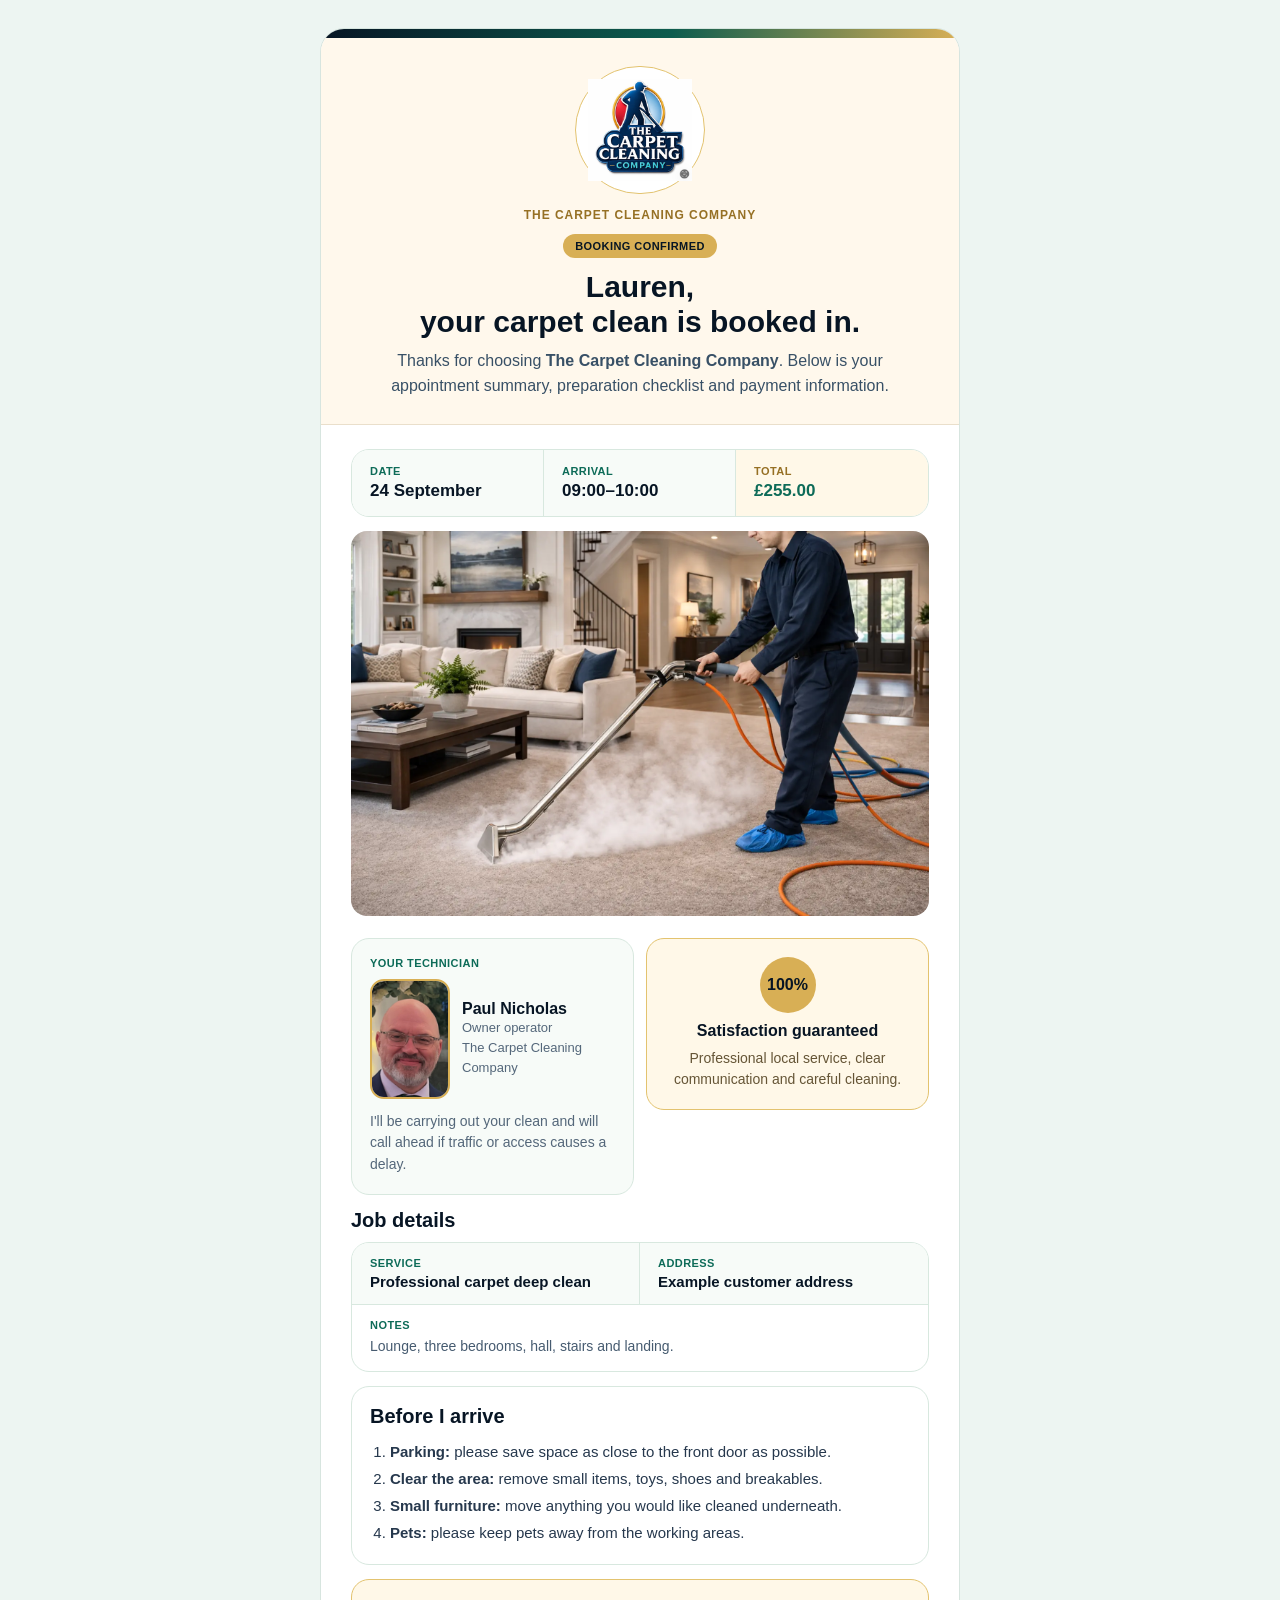
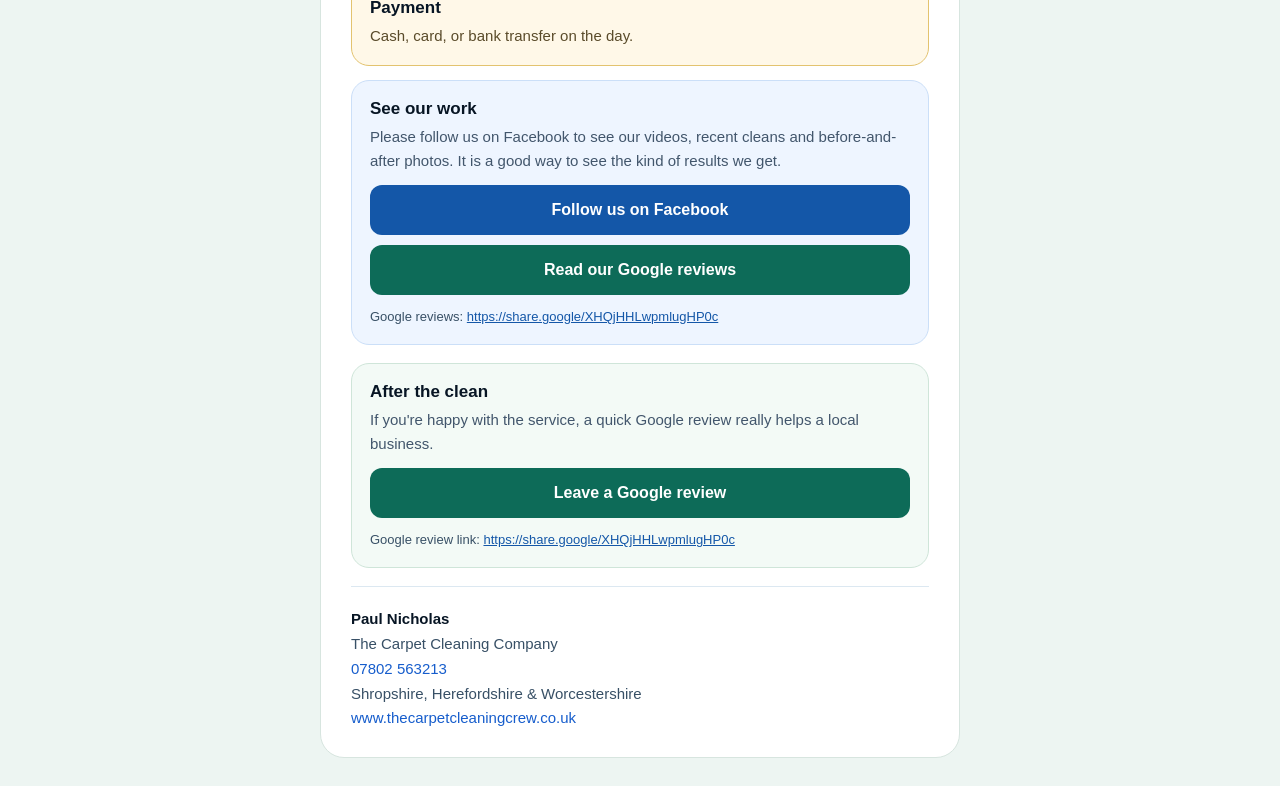
==== booking-email-example.html @ cccf6ebb "Show payment hero and actual branded booking email" ====
<!doctype html>
<html>
<head><meta name="viewport" content="width=device-width, initial-scale=1"><meta charset="utf-8"></head>
<body style="margin:0;background:#edf5f2;font-family:Arial,Helvetica,sans-serif;color:#0b1f33">
  <div style="display:none;max-height:0;overflow:hidden;opacity:0;color:transparent">Your carpet clean is booked in. Below is your appointment summary, preparation checklist and payment information.</div>
  <table role="presentation" width="100%" cellspacing="0" cellpadding="0" style="background:#edf5f2;margin:0;padding:0">
    <tr>
      <td align="center" style="padding:28px 14px">
        <table role="presentation" width="640" cellspacing="0" cellpadding="0" style="width:100%;max-width:640px;background:#ffffff;border-radius:24px;overflow:hidden;border:1px solid #d7e5df">
          <tr>
            <td style="height:9px;background:linear-gradient(90deg,#071524 0%,#0d5c4e 55%,#d8af55 100%);font-size:0;line-height:0">&nbsp;</td>
          </tr>
          <tr>
            <td align="center" style="background:#fff8ec;padding:28px 30px 25px;color:#071524;border-bottom:1px solid #eadfcb">
              <table role="presentation" width="100%" cellspacing="0" cellpadding="0">
                <tr>
                  <td align="center">
                    <table role="presentation" cellspacing="0" cellpadding="0" style="background:#ffffff;border:1px solid #e3c36f;border-radius:999px;margin:0 auto 14px">
                      <tr>
                        <td style="padding:12px"><img src="email-assets/company-logo.jpg" alt="The Carpet Cleaning Company" width="104" style="display:block;width:104px;height:auto;border:0;margin:0 auto"></td>
                      </tr>
                    </table>
                    <div style="font-size:12px;letter-spacing:.08em;text-transform:uppercase;color:#967024;font-weight:800">The Carpet Cleaning Company</div>
                    <div style="display:inline-block;background:#d8af55;color:#071524;border-radius:999px;padding:6px 12px;font-size:11px;font-weight:900;text-transform:uppercase;letter-spacing:.04em;margin-top:12px">Booking confirmed</div>
                    <h1 style="margin:12px 0 0;font-size:30px;line-height:1.16;color:#071524">Lauren,<br>your carpet clean is booked in.</h1>
                    <p style="margin:9px auto 0;max-width:510px;font-size:16px;line-height:1.55;color:#385066">Thanks for choosing <strong>The Carpet Cleaning Company</strong>. Below is your appointment summary, preparation checklist and payment information.</p>
                  </td>
                </tr>
              </table>
            </td>
          </tr>
          <tr>
            <td style="padding:24px 30px 14px">
              <table role="presentation" width="100%" cellspacing="0" cellpadding="0" style="border:1px solid #d8e8df;border-radius:18px;overflow:hidden;background:#ffffff">
                <tr>
                  <td style="padding:15px 18px;width:33%;border-right:1px solid #d8e8df;background:#f7fbf8"><div style="font-size:11px;font-weight:900;text-transform:uppercase;color:#0d6b58;letter-spacing:.04em">Date</div><div style="font-size:17px;font-weight:900;color:#071524;margin-top:4px">24 September</div></td>
                  <td style="padding:15px 18px;width:33%;border-right:1px solid #d8e8df;background:#f7fbf8"><div style="font-size:11px;font-weight:900;text-transform:uppercase;color:#0d6b58;letter-spacing:.04em">Arrival</div><div style="font-size:17px;font-weight:900;color:#071524;margin-top:4px">09:00–10:00</div></td>
                  <td style="padding:15px 18px;width:33%;background:#fff8e8"><div style="font-size:11px;font-weight:900;text-transform:uppercase;color:#967024;letter-spacing:.04em">Total</div><div style="font-size:17px;font-weight:900;color:#0d6b58;margin-top:4px">&pound;255.00</div></td>
                </tr>
              </table>
            </td>
          </tr>
          
        <tr>
          <td style="padding:0 30px 22px">
            <img src="email-assets/hero-carpet-cleaning.webp" alt="Professional carpet cleaning" width="580" style="display:block;width:100%;max-width:580px;height:auto;border:0;border-radius:16px">
          </td>
        </tr>
    
          <tr>
            <td style="padding:0 30px 14px">
              <table role="presentation" width="100%" cellspacing="0" cellpadding="0">
                <tr>
                  <td width="50%" valign="top" style="padding:0 6px 0 0">
                    <table role="presentation" width="100%" cellspacing="0" cellpadding="0" style="background:#f7fbf8;border:1px solid #d8e8df;border-radius:18px">
                      <tr><td style="padding:18px"><div style="font-size:11px;font-weight:900;text-transform:uppercase;color:#0d6b58;letter-spacing:.04em">Your technician</div><table role="presentation" cellspacing="0" cellpadding="0" style="margin-top:10px"><tr><td style="padding-right:12px"><img src="email-assets/paul-technician-portrait.jpg" alt="Paul Nicholas" width="76" height="116" style="display:block;width:76px;height:116px;border-radius:14px;border:2px solid #d8af55"></td><td valign="middle"><strong style="font-size:16px;color:#071524">Paul Nicholas</strong><br><span style="font-size:13px;line-height:1.45;color:#54677a">Owner operator<br>The Carpet Cleaning Company</span></td></tr></table><p style="margin:12px 0 0;font-size:14px;line-height:1.55;color:#54677a">I'll be carrying out your clean and will call ahead if traffic or access causes a delay.</p></td></tr>
                    </table>
                  </td>
                  <td width="50%" valign="top" style="padding:0 0 0 6px">
                    <table role="presentation" width="100%" cellspacing="0" cellpadding="0" style="background:#fff8e8;border:1px solid #e3c36f;border-radius:18px">
                      <tr><td align="center" style="padding:18px"><span style="display:inline-block;width:56px;height:56px;border-radius:999px;background:#d8af55;color:#071524;font-size:16px;font-weight:900;line-height:56px;text-align:center">100%</span><strong style="display:block;font-size:16px;color:#071524;margin-top:9px">Satisfaction guaranteed</strong><p style="margin:8px 0 0;font-size:14px;line-height:1.55;color:#655536">Professional local service, clear communication and careful cleaning.</p></td></tr>
                    </table>
                  </td>
                </tr>
              </table>
            </td>
          </tr>
          <tr>
            <td style="padding:0 30px 14px">
              <h2 style="margin:0 0 10px;font-size:20px;color:#071524">Job details</h2>
              <table role="presentation" width="100%" cellspacing="0" cellpadding="0" style="border:1px solid #d8e8df;border-radius:18px;overflow:hidden">
                <tr>
                  <td style="width:50%;padding:14px 18px;border-right:1px solid #d8e8df;border-bottom:1px solid #d8e8df;background:#f7fbf8"><div style="font-size:11px;font-weight:900;text-transform:uppercase;color:#0d6b58;letter-spacing:.04em">Service</div><div style="font-size:15px;font-weight:900;color:#071524;margin-top:4px">Professional carpet deep clean</div></td>
                  <td style="width:50%;padding:14px 18px;border-bottom:1px solid #d8e8df;background:#f7fbf8"><div style="font-size:11px;font-weight:900;text-transform:uppercase;color:#0d6b58;letter-spacing:.04em">Address</div><div style="font-size:15px;font-weight:900;color:#071524;margin-top:4px">Example customer address</div></td>
                </tr>
                <tr><td colspan="2" style="padding:14px 18px"><div style="font-size:11px;font-weight:900;text-transform:uppercase;color:#0d6b58;letter-spacing:.04em">Notes</div><div style="font-size:14px;line-height:1.6;color:#465b70;margin-top:4px">Lounge, three bedrooms, hall, stairs and landing.</div></td></tr>
              </table>
            </td>
          </tr>
          <tr>
            <td style="padding:0 30px 14px">
              <table role="presentation" width="100%" cellspacing="0" cellpadding="0" style="background:#ffffff;border:1px solid #d8e8df;border-radius:18px">
                <tr>
                  <td style="padding:18px">
              <h2 style="margin:0 0 10px;font-size:20px;color:#071524">Before I arrive</h2>
              <ol style="margin:0;padding-left:20px;font-size:15px;line-height:1.8;color:#26384d">
                <li><strong>Parking:</strong> please save space as close to the front door as possible.</li>
                <li><strong>Clear the area:</strong> remove small items, toys, shoes and breakables.</li>
                <li><strong>Small furniture:</strong> move anything you would like cleaned underneath.</li>
                <li><strong>Pets:</strong> please keep pets away from the working areas.</li>
              </ol>
                  </td>
                </tr>
              </table>
            </td>
          </tr>
          <tr>
            <td style="padding:0 30px 14px">
              <table role="presentation" width="100%" cellspacing="0" cellpadding="0" style="background:#fff8e8;border:1px solid #e3c36f;border-radius:18px">
                <tr><td style="padding:18px"><strong style="font-size:17px;color:#071524">Payment</strong><p style="margin:6px 0 0;font-size:15px;line-height:1.55;color:#5a4b2a">Cash, card, or bank transfer on the day.</p></td></tr>
              </table>
            </td>
          </tr>
          <tr>
            <td style="padding:0 30px 18px">
              <table role="presentation" width="100%" cellspacing="0" cellpadding="0" style="background:#eef5ff;border:1px solid #cbdff8;border-radius:18px">
                <tr><td style="padding:18px"><strong style="font-size:17px;color:#071524">See our work</strong><p style="margin:6px 0 13px;font-size:15px;line-height:1.55;color:#42566c">Please follow us on Facebook to see our videos, recent cleans and before-and-after photos. It is a good way to see the kind of results we get.</p><table role="presentation" width="100%" cellspacing="0" cellpadding="0">
      <tr>
        <td style="padding:0 0 10px">
          <a href="https://www.facebook.com/profile.php?id=61559013150413" style="display:block;width:100%;box-sizing:border-box;background:#1457a8;color:#ffffff;text-decoration:none;text-align:center;font-weight:800;font-size:16px;line-height:1.25;padding:15px 18px;border-radius:12px">Follow us on Facebook</a>
        </td>
      </tr>
    
      <tr>
        <td style="padding:0 0 10px">
          <a href="https://share.google/XHQjHHLwpmlugHP0c" style="display:block;width:100%;box-sizing:border-box;background:#0d6b58;color:#ffffff;text-decoration:none;text-align:center;font-weight:800;font-size:16px;line-height:1.25;padding:15px 18px;border-radius:12px">Read our Google reviews</a>
        </td>
      </tr>
    </table><p style="margin:2px 0 0;font-size:13px;line-height:1.5;color:#385066">Google reviews: <a href="https://share.google/XHQjHHLwpmlugHP0c" style="color:#1457a8;text-decoration:underline;word-break:break-all">https://share.google/XHQjHHLwpmlugHP0c</a></p></td></tr>
              </table>
            </td>
          </tr>
          <tr>
            <td style="padding:0 30px 18px">
              <table role="presentation" width="100%" cellspacing="0" cellpadding="0" style="background:#f3faf6;border:1px solid #cfe5d9;border-radius:18px">
                <tr><td style="padding:18px"><strong style="font-size:17px;color:#071524">After the clean</strong><p style="margin:6px 0 13px;font-size:15px;line-height:1.55;color:#42566c">If you're happy with the service, a quick Google review really helps a local business.</p><table role="presentation" width="100%" cellspacing="0" cellpadding="0">
      <tr>
        <td style="padding:0 0 10px">
          <a href="https://share.google/XHQjHHLwpmlugHP0c" style="display:block;width:100%;box-sizing:border-box;background:#0d6b58;color:#ffffff;text-decoration:none;text-align:center;font-weight:800;font-size:16px;line-height:1.25;padding:15px 18px;border-radius:12px">Leave a Google review</a>
        </td>
      </tr>
    </table><p style="margin:2px 0 0;font-size:13px;line-height:1.5;color:#385066">Google review link: <a href="https://share.google/XHQjHHLwpmlugHP0c" style="color:#1457a8;text-decoration:underline;word-break:break-all">https://share.google/XHQjHHLwpmlugHP0c</a></p></td></tr>
              </table>
            </td>
          </tr>
          <tr>
            <td style="padding:0 30px 26px">
              <table role="presentation" width="100%" cellspacing="0" cellpadding="0" style="border-top:1px solid #dce8f1">
                <tr>
                  <td style="padding-top:20px;font-size:15px;line-height:1.65;color:#385066">
                    <strong style="color:#071524">Paul Nicholas</strong><br>
                    The Carpet Cleaning Company<br>
                    <a href="tel:07802563213" style="color:#165dcc;text-decoration:none">07802 563213</a><br>
                    Shropshire, Herefordshire & Worcestershire<br>
                    <a href="https://www.thecarpetcleaningcrew.co.uk" style="color:#165dcc;text-decoration:none">www.thecarpetcleaningcrew.co.uk</a>
                  </td>
                </tr>
              </table>
            </td>
          </tr>
        </table>
      </td>
    </tr>
  </table>
</body>
</html>
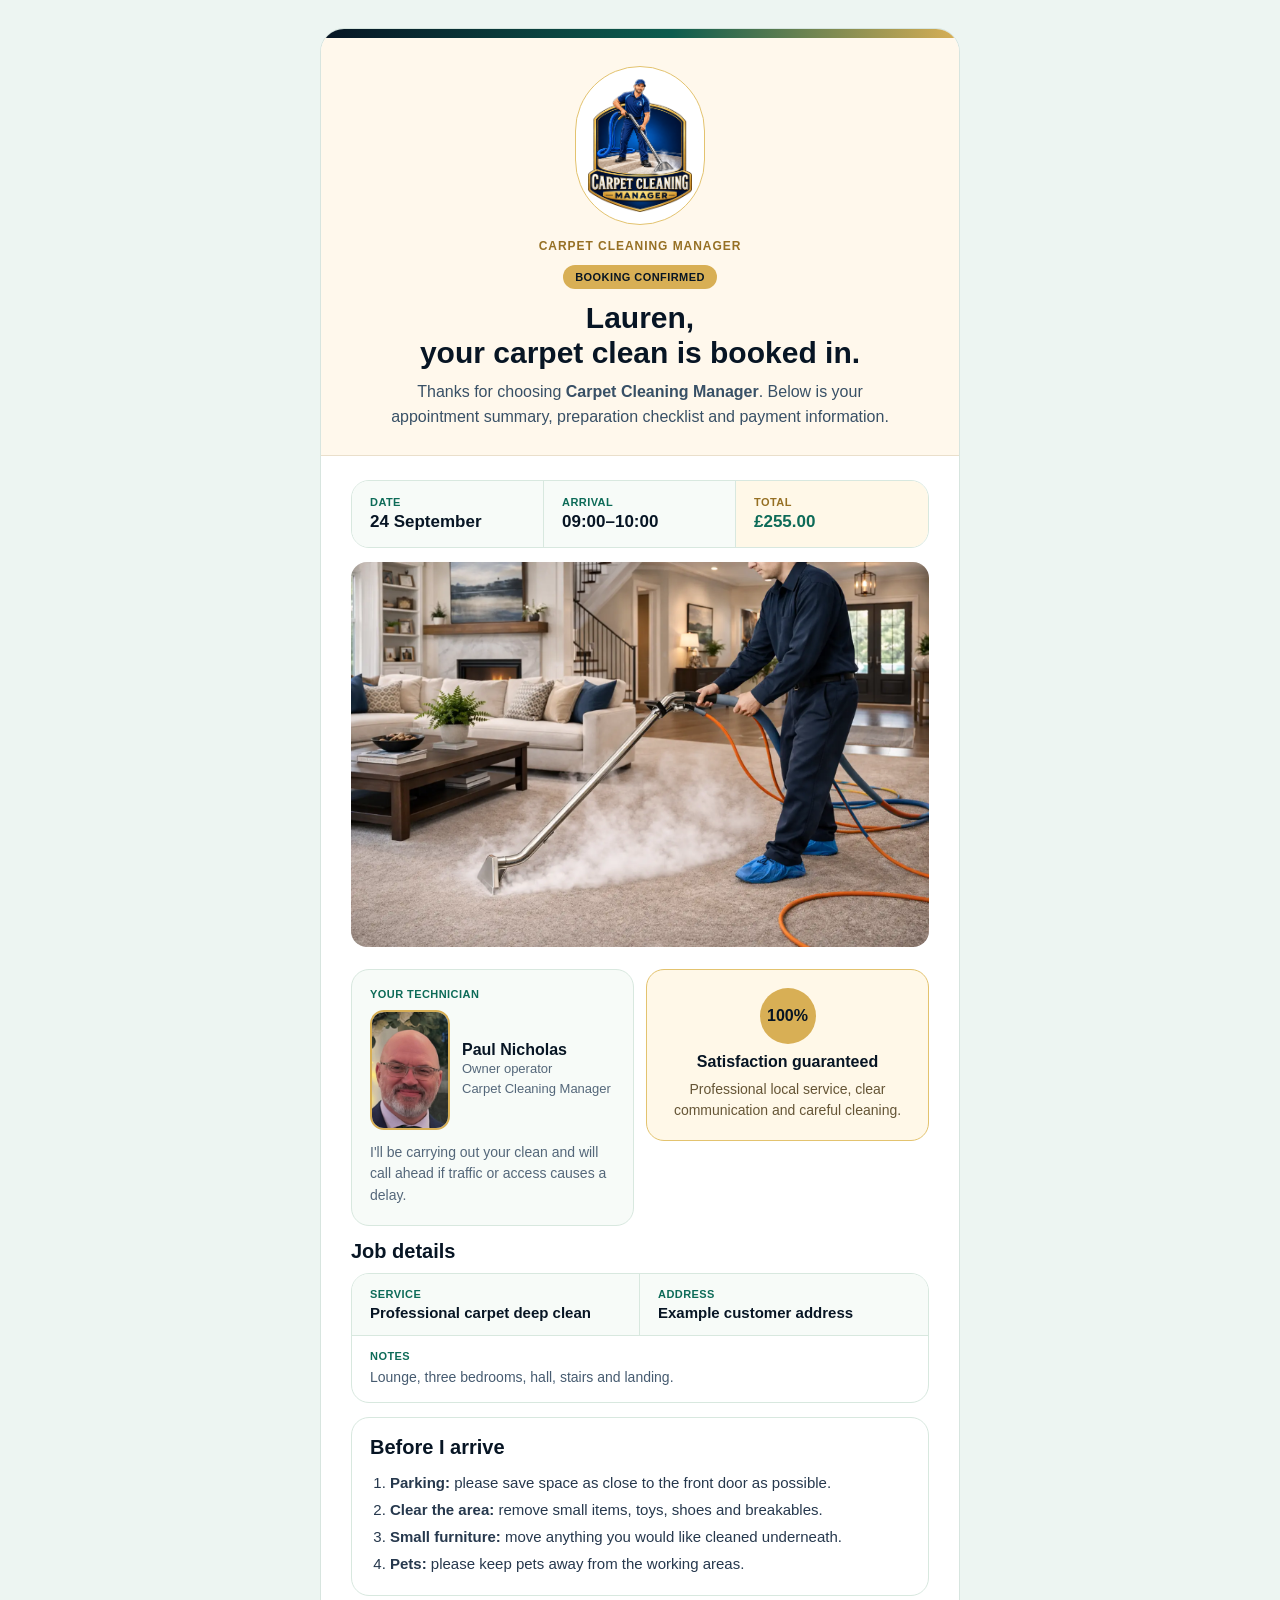
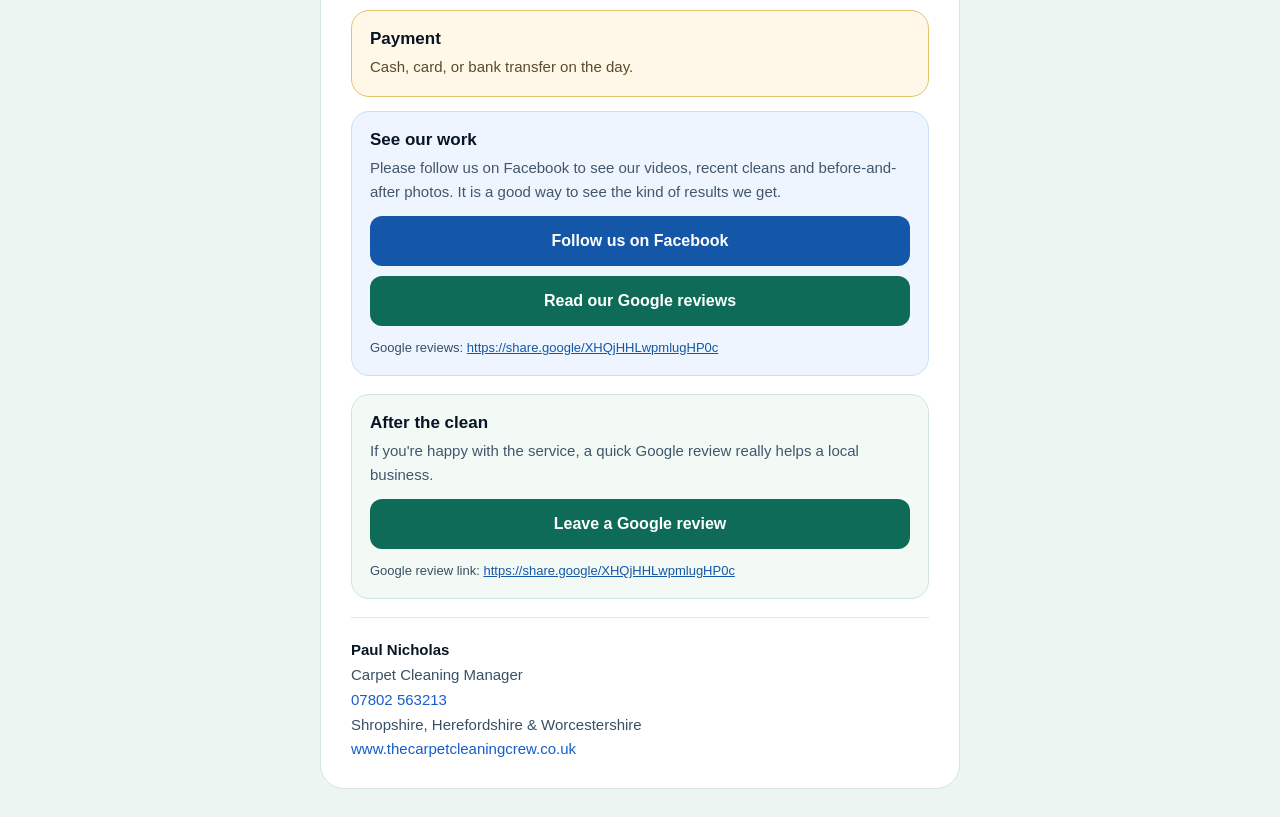
==== commit bae4d445: "Brand demo email with Manager badge and explain AI automation" ====
--- a/booking-email-example.html
+++ b/booking-email-example.html
@@ -17,13 +17,13 @@
                   <td align="center">
                     <table role="presentation" cellspacing="0" cellpadding="0" style="background:#ffffff;border:1px solid #e3c36f;border-radius:999px;margin:0 auto 14px">
                       <tr>
-                        <td style="padding:12px"><img src="email-assets/company-logo.jpg" alt="The Carpet Cleaning Company" width="104" style="display:block;width:104px;height:auto;border:0;margin:0 auto"></td>
+                        <td style="padding:12px"><img src="business-manager-badge.png" alt="Carpet Cleaning Manager" width="104" style="display:block;width:104px;height:auto;border:0;margin:0 auto"></td>
                       </tr>
                     </table>
-                    <div style="font-size:12px;letter-spacing:.08em;text-transform:uppercase;color:#967024;font-weight:800">The Carpet Cleaning Company</div>
+                    <div style="font-size:12px;letter-spacing:.08em;text-transform:uppercase;color:#967024;font-weight:800">Carpet Cleaning Manager</div>
                     <div style="display:inline-block;background:#d8af55;color:#071524;border-radius:999px;padding:6px 12px;font-size:11px;font-weight:900;text-transform:uppercase;letter-spacing:.04em;margin-top:12px">Booking confirmed</div>
                     <h1 style="margin:12px 0 0;font-size:30px;line-height:1.16;color:#071524">Lauren,<br>your carpet clean is booked in.</h1>
-                    <p style="margin:9px auto 0;max-width:510px;font-size:16px;line-height:1.55;color:#385066">Thanks for choosing <strong>The Carpet Cleaning Company</strong>. Below is your appointment summary, preparation checklist and payment information.</p>
+                    <p style="margin:9px auto 0;max-width:510px;font-size:16px;line-height:1.55;color:#385066">Thanks for choosing <strong>Carpet Cleaning Manager</strong>. Below is your appointment summary, preparation checklist and payment information.</p>
                   </td>
                 </tr>
               </table>
@@ -53,7 +53,7 @@
                 <tr>
                   <td width="50%" valign="top" style="padding:0 6px 0 0">
                     <table role="presentation" width="100%" cellspacing="0" cellpadding="0" style="background:#f7fbf8;border:1px solid #d8e8df;border-radius:18px">
-                      <tr><td style="padding:18px"><div style="font-size:11px;font-weight:900;text-transform:uppercase;color:#0d6b58;letter-spacing:.04em">Your technician</div><table role="presentation" cellspacing="0" cellpadding="0" style="margin-top:10px"><tr><td style="padding-right:12px"><img src="email-assets/paul-technician-portrait.jpg" alt="Paul Nicholas" width="76" height="116" style="display:block;width:76px;height:116px;border-radius:14px;border:2px solid #d8af55"></td><td valign="middle"><strong style="font-size:16px;color:#071524">Paul Nicholas</strong><br><span style="font-size:13px;line-height:1.45;color:#54677a">Owner operator<br>The Carpet Cleaning Company</span></td></tr></table><p style="margin:12px 0 0;font-size:14px;line-height:1.55;color:#54677a">I'll be carrying out your clean and will call ahead if traffic or access causes a delay.</p></td></tr>
+                      <tr><td style="padding:18px"><div style="font-size:11px;font-weight:900;text-transform:uppercase;color:#0d6b58;letter-spacing:.04em">Your technician</div><table role="presentation" cellspacing="0" cellpadding="0" style="margin-top:10px"><tr><td style="padding-right:12px"><img src="email-assets/paul-technician-portrait.jpg" alt="Paul Nicholas" width="76" height="116" style="display:block;width:76px;height:116px;border-radius:14px;border:2px solid #d8af55"></td><td valign="middle"><strong style="font-size:16px;color:#071524">Paul Nicholas</strong><br><span style="font-size:13px;line-height:1.45;color:#54677a">Owner operator<br>Carpet Cleaning Manager</span></td></tr></table><p style="margin:12px 0 0;font-size:14px;line-height:1.55;color:#54677a">I'll be carrying out your clean and will call ahead if traffic or access causes a delay.</p></td></tr>
                     </table>
                   </td>
                   <td width="50%" valign="top" style="padding:0 0 0 6px">
@@ -139,7 +139,7 @@
                 <tr>
                   <td style="padding-top:20px;font-size:15px;line-height:1.65;color:#385066">
                     <strong style="color:#071524">Paul Nicholas</strong><br>
-                    The Carpet Cleaning Company<br>
+                    Carpet Cleaning Manager<br>
                     <a href="tel:07802563213" style="color:#165dcc;text-decoration:none">07802 563213</a><br>
                     Shropshire, Herefordshire & Worcestershire<br>
                     <a href="https://www.thecarpetcleaningcrew.co.uk" style="color:#165dcc;text-decoration:none">www.thecarpetcleaningcrew.co.uk</a>
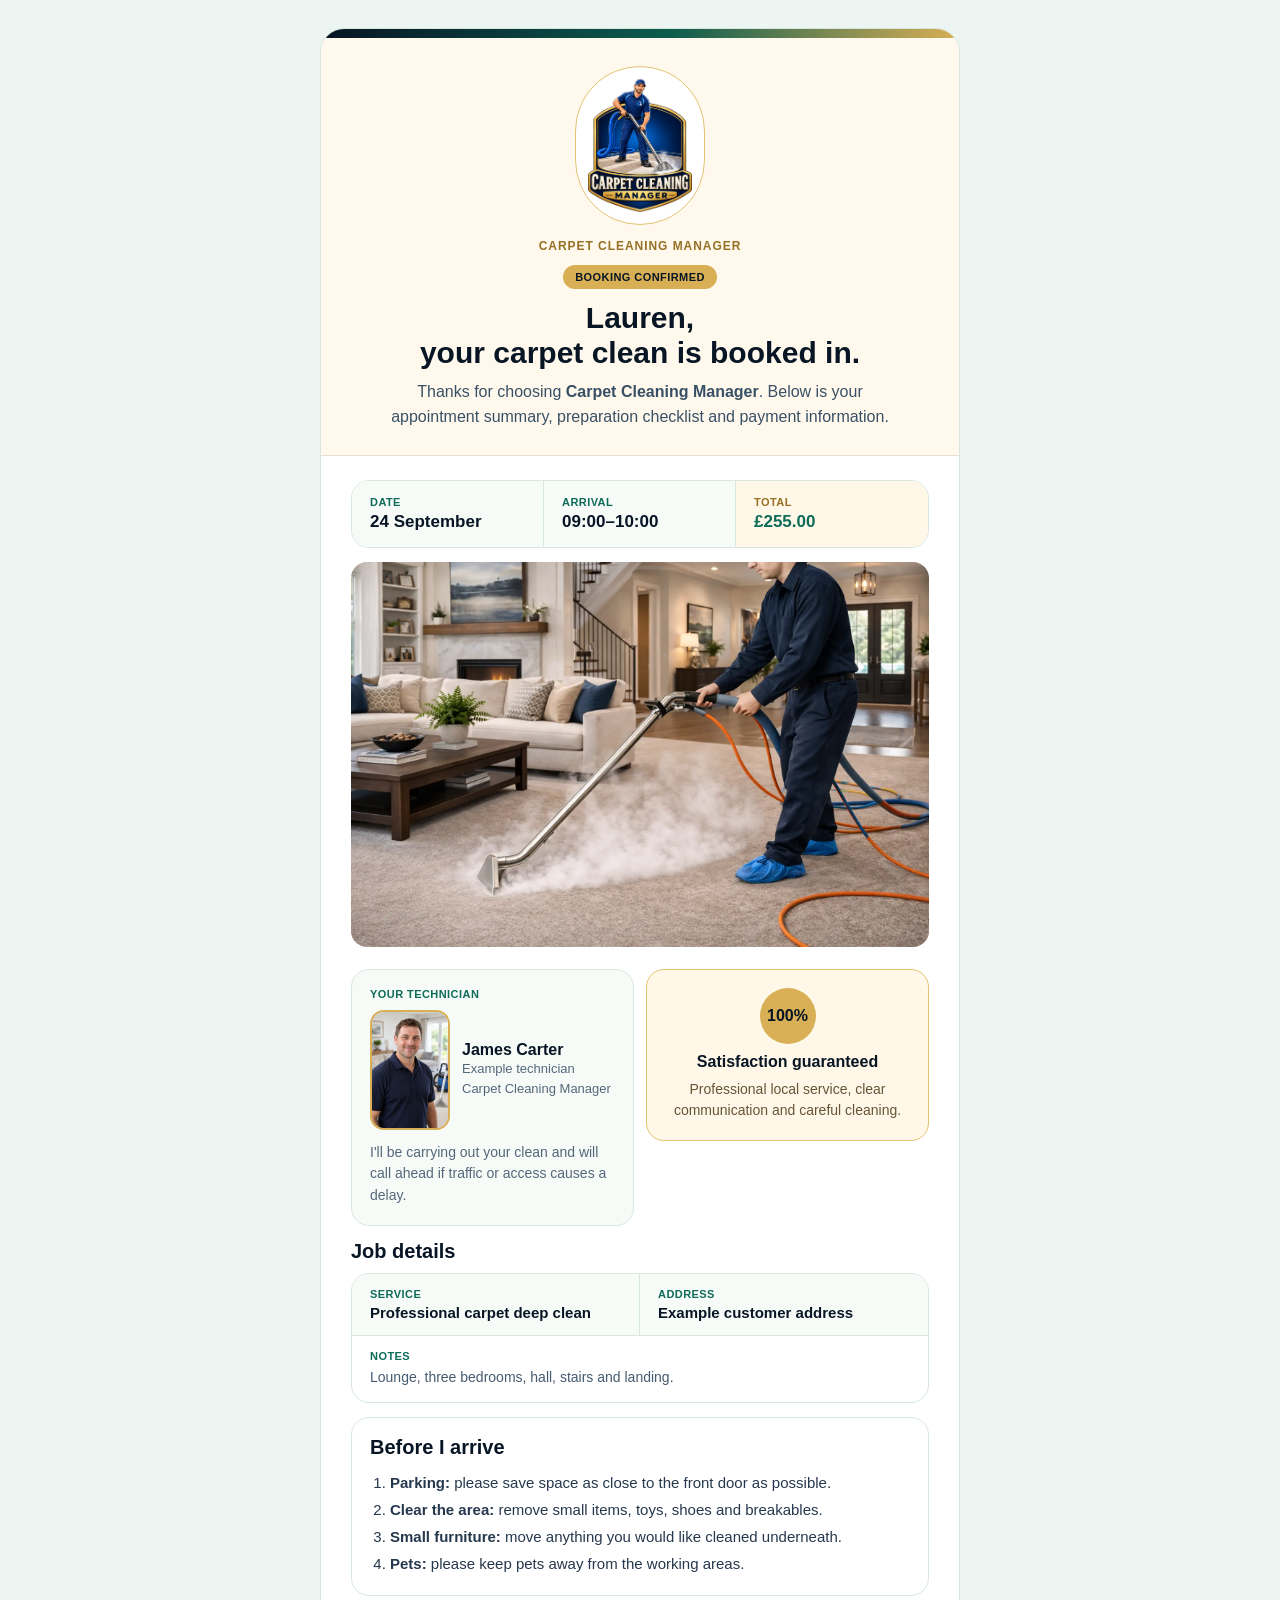
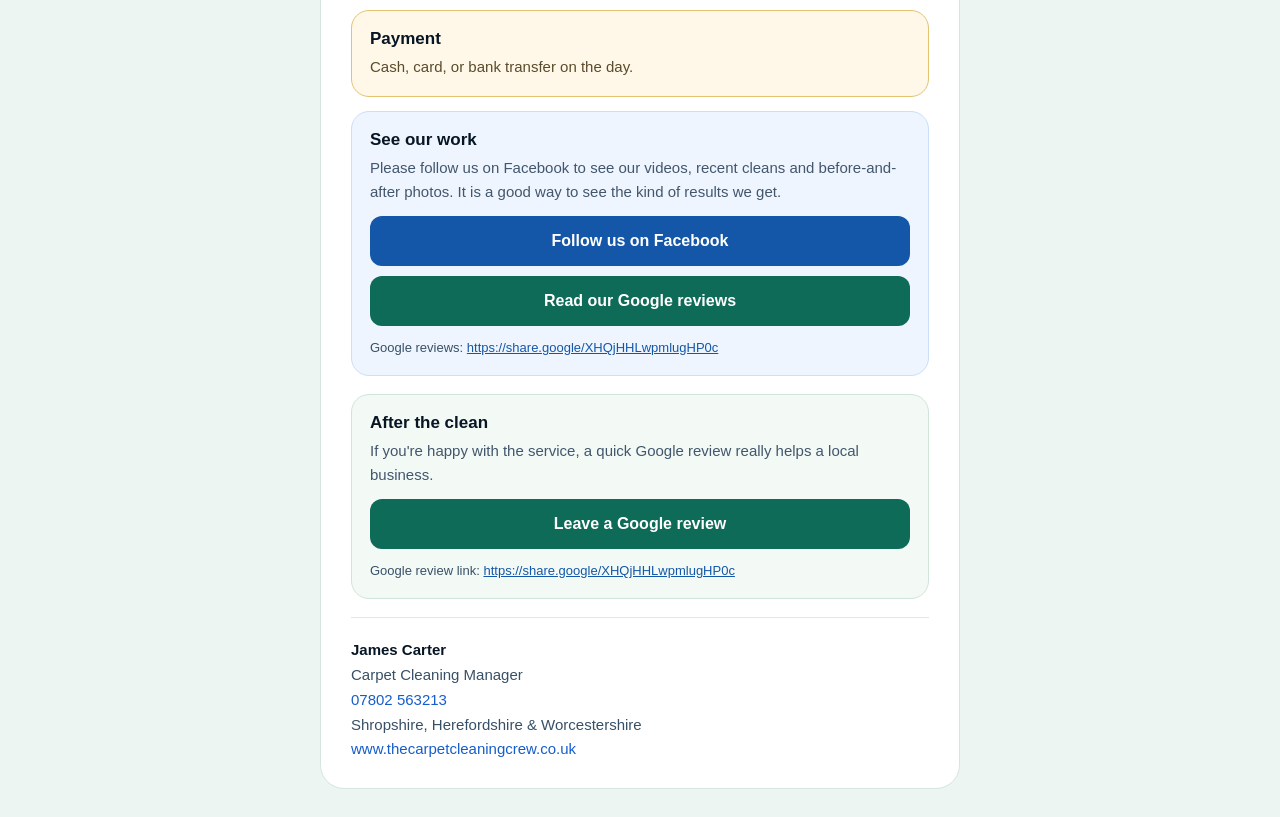
==== commit 7a40b88d: "Show two-way example messages and fictional demo technician" ====
--- a/booking-email-example.html
+++ b/booking-email-example.html
@@ -53,7 +53,7 @@
                 <tr>
                   <td width="50%" valign="top" style="padding:0 6px 0 0">
                     <table role="presentation" width="100%" cellspacing="0" cellpadding="0" style="background:#f7fbf8;border:1px solid #d8e8df;border-radius:18px">
-                      <tr><td style="padding:18px"><div style="font-size:11px;font-weight:900;text-transform:uppercase;color:#0d6b58;letter-spacing:.04em">Your technician</div><table role="presentation" cellspacing="0" cellpadding="0" style="margin-top:10px"><tr><td style="padding-right:12px"><img src="email-assets/paul-technician-portrait.jpg" alt="Paul Nicholas" width="76" height="116" style="display:block;width:76px;height:116px;border-radius:14px;border:2px solid #d8af55"></td><td valign="middle"><strong style="font-size:16px;color:#071524">Paul Nicholas</strong><br><span style="font-size:13px;line-height:1.45;color:#54677a">Owner operator<br>Carpet Cleaning Manager</span></td></tr></table><p style="margin:12px 0 0;font-size:14px;line-height:1.55;color:#54677a">I'll be carrying out your clean and will call ahead if traffic or access causes a delay.</p></td></tr>
+                      <tr><td style="padding:18px"><div style="font-size:11px;font-weight:900;text-transform:uppercase;color:#0d6b58;letter-spacing:.04em">Your technician</div><table role="presentation" cellspacing="0" cellpadding="0" style="margin-top:10px"><tr><td style="padding-right:12px"><img src="email-assets/demo-technician.png" alt="James Carter" width="76" height="116" style="display:block;width:76px;height:116px;object-fit:cover;border-radius:14px;border:2px solid #d8af55"></td><td valign="middle"><strong style="font-size:16px;color:#071524">James Carter</strong><br><span style="font-size:13px;line-height:1.45;color:#54677a">Example technician<br>Carpet Cleaning Manager</span></td></tr></table><p style="margin:12px 0 0;font-size:14px;line-height:1.55;color:#54677a">I'll be carrying out your clean and will call ahead if traffic or access causes a delay.</p></td></tr>
                     </table>
                   </td>
                   <td width="50%" valign="top" style="padding:0 0 0 6px">
@@ -138,7 +138,7 @@
               <table role="presentation" width="100%" cellspacing="0" cellpadding="0" style="border-top:1px solid #dce8f1">
                 <tr>
                   <td style="padding-top:20px;font-size:15px;line-height:1.65;color:#385066">
-                    <strong style="color:#071524">Paul Nicholas</strong><br>
+                    <strong style="color:#071524">James Carter</strong><br>
                     Carpet Cleaning Manager<br>
                     <a href="tel:07802563213" style="color:#165dcc;text-decoration:none">07802 563213</a><br>
                     Shropshire, Herefordshire & Worcestershire<br>
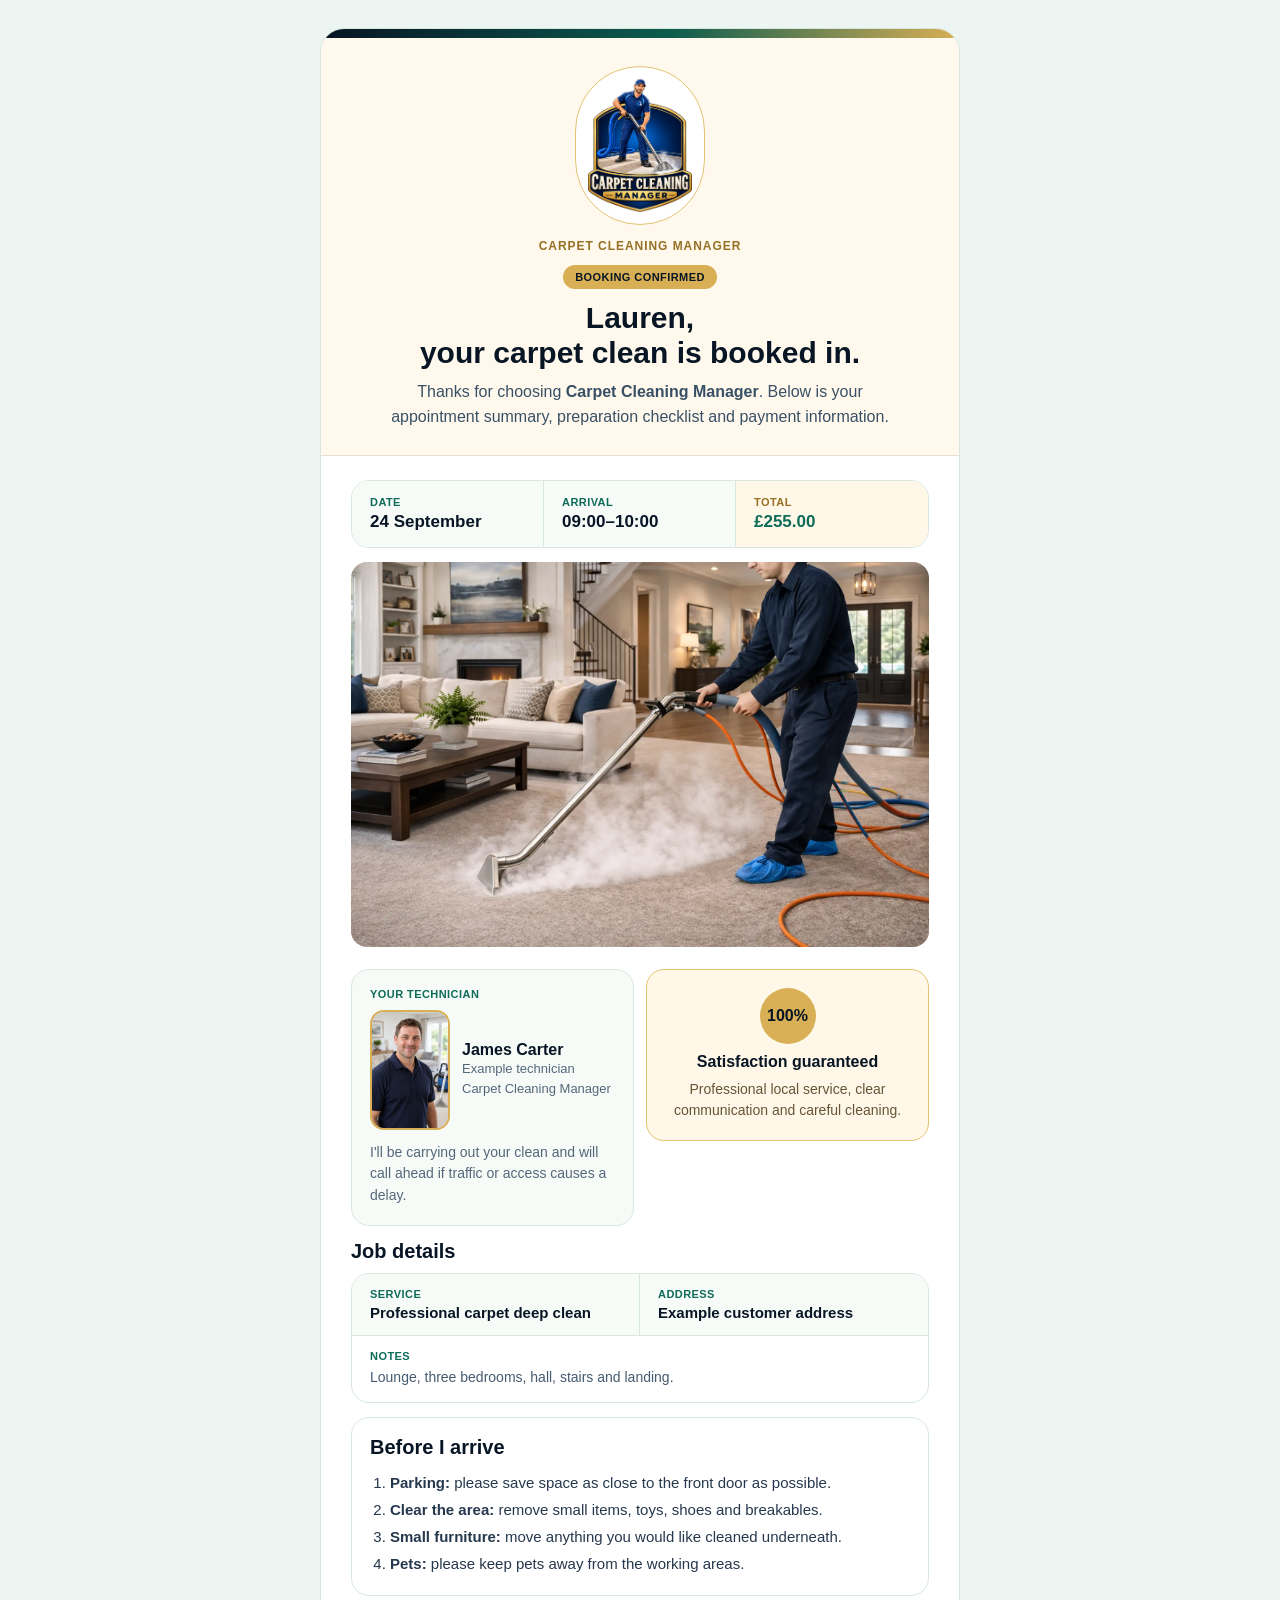
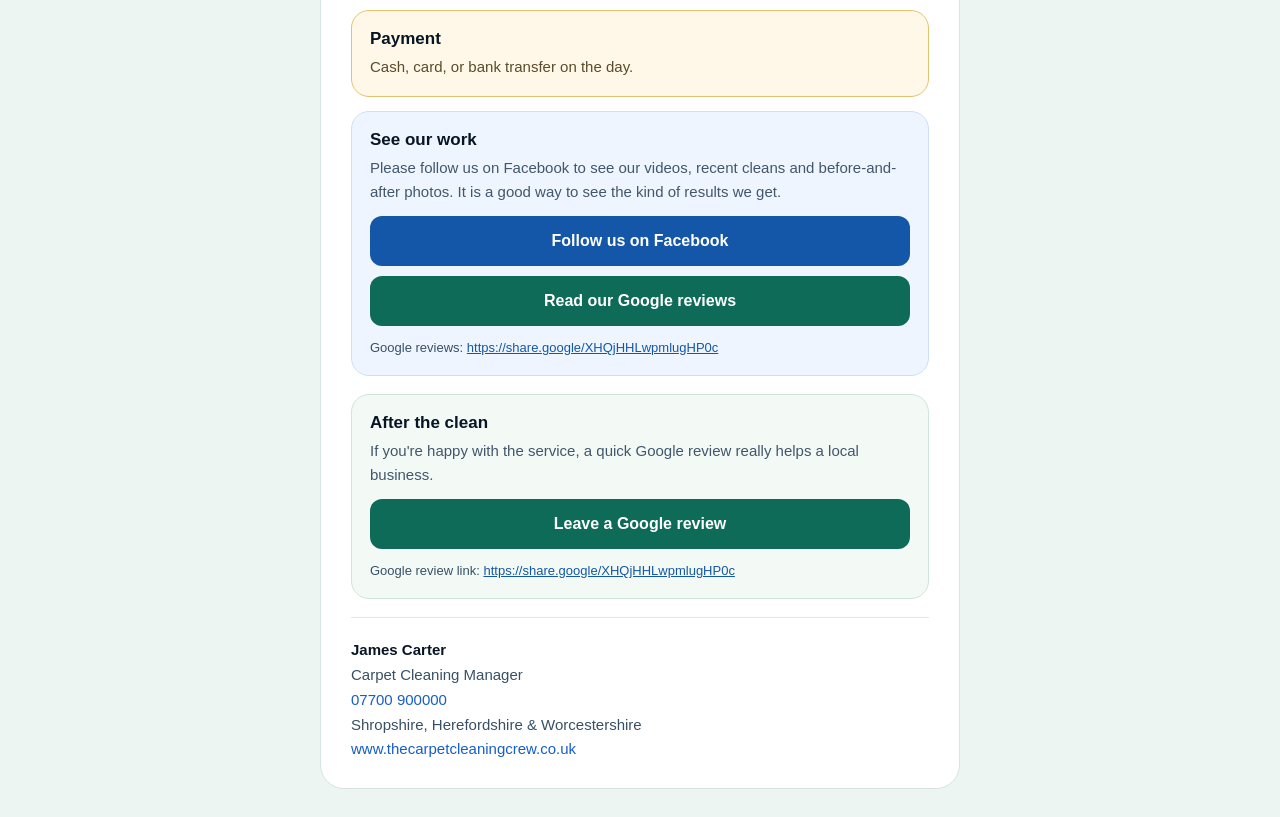
==== commit 703a439e: "Remove customer-identifying mobile photos and use demonstration contact number" ====
--- a/booking-email-example.html
+++ b/booking-email-example.html
@@ -1,6 +1,6 @@
 <!doctype html>
 <html>
-<head><meta name="viewport" content="width=device-width, initial-scale=1"><meta charset="utf-8"></head>
+<head><meta name="viewport" content="width=device-width, initial-scale=1"><meta charset="utf-8"><style>@media(max-width:600px){body{overflow-wrap:anywhere}body>table{table-layout:fixed}table{max-width:100%!important}img{max-width:100%;height:auto}td[style*="padding:28px 14px"]{padding:12px 8px!important}td[style*="padding:28px 30px"]{padding:22px 16px!important}td[style*="width:33%"]{padding:12px 6px!important}td[style*="width:33%"] div{overflow-wrap:normal;font-size:13px!important}h1{font-size:26px!important}}</style></head>
 <body style="margin:0;background:#edf5f2;font-family:Arial,Helvetica,sans-serif;color:#0b1f33">
   <div style="display:none;max-height:0;overflow:hidden;opacity:0;color:transparent">Your carpet clean is booked in. Below is your appointment summary, preparation checklist and payment information.</div>
   <table role="presentation" width="100%" cellspacing="0" cellpadding="0" style="background:#edf5f2;margin:0;padding:0">
@@ -140,7 +140,7 @@
                   <td style="padding-top:20px;font-size:15px;line-height:1.65;color:#385066">
                     <strong style="color:#071524">James Carter</strong><br>
                     Carpet Cleaning Manager<br>
-                    <a href="tel:07802563213" style="color:#165dcc;text-decoration:none">07802 563213</a><br>
+                    <a href="tel:07700900000" style="color:#165dcc;text-decoration:none">07700 900000</a><br>
                     Shropshire, Herefordshire & Worcestershire<br>
                     <a href="https://www.thecarpetcleaningcrew.co.uk" style="color:#165dcc;text-decoration:none">www.thecarpetcleaningcrew.co.uk</a>
                   </td>
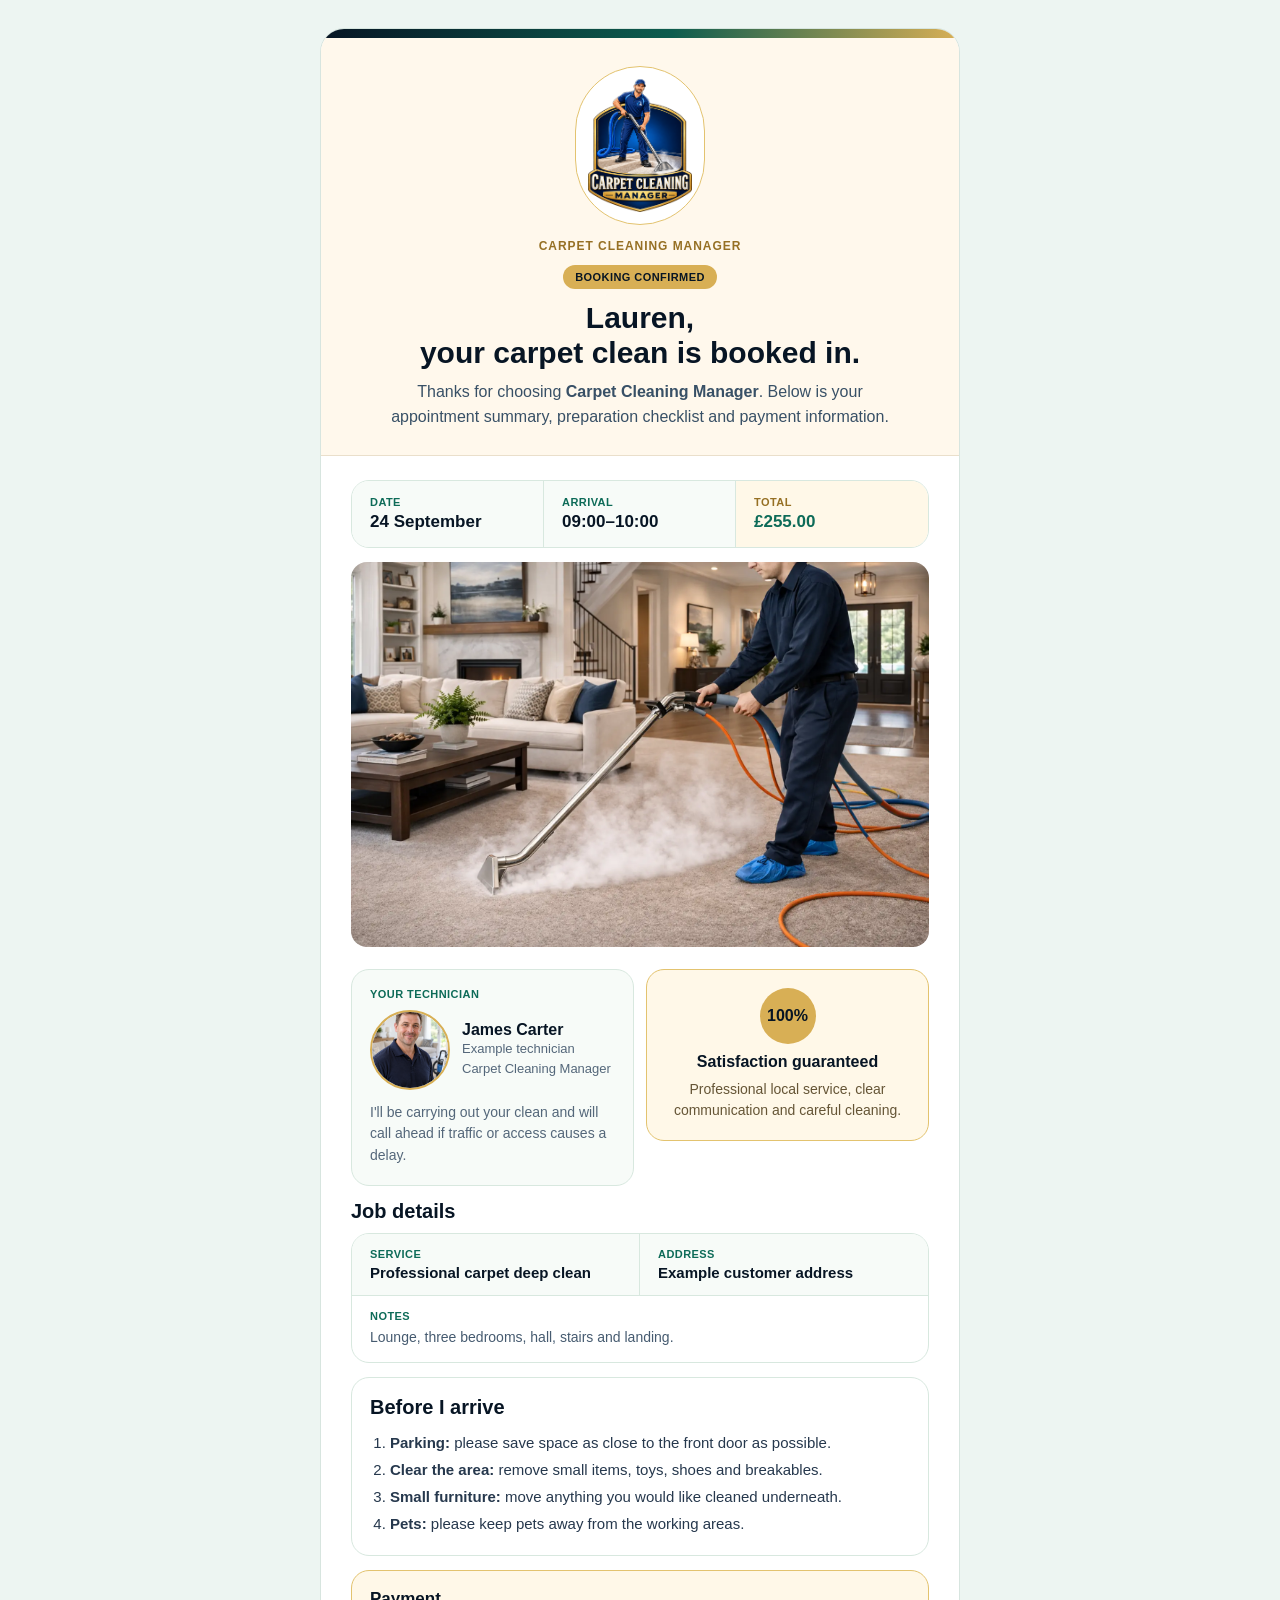
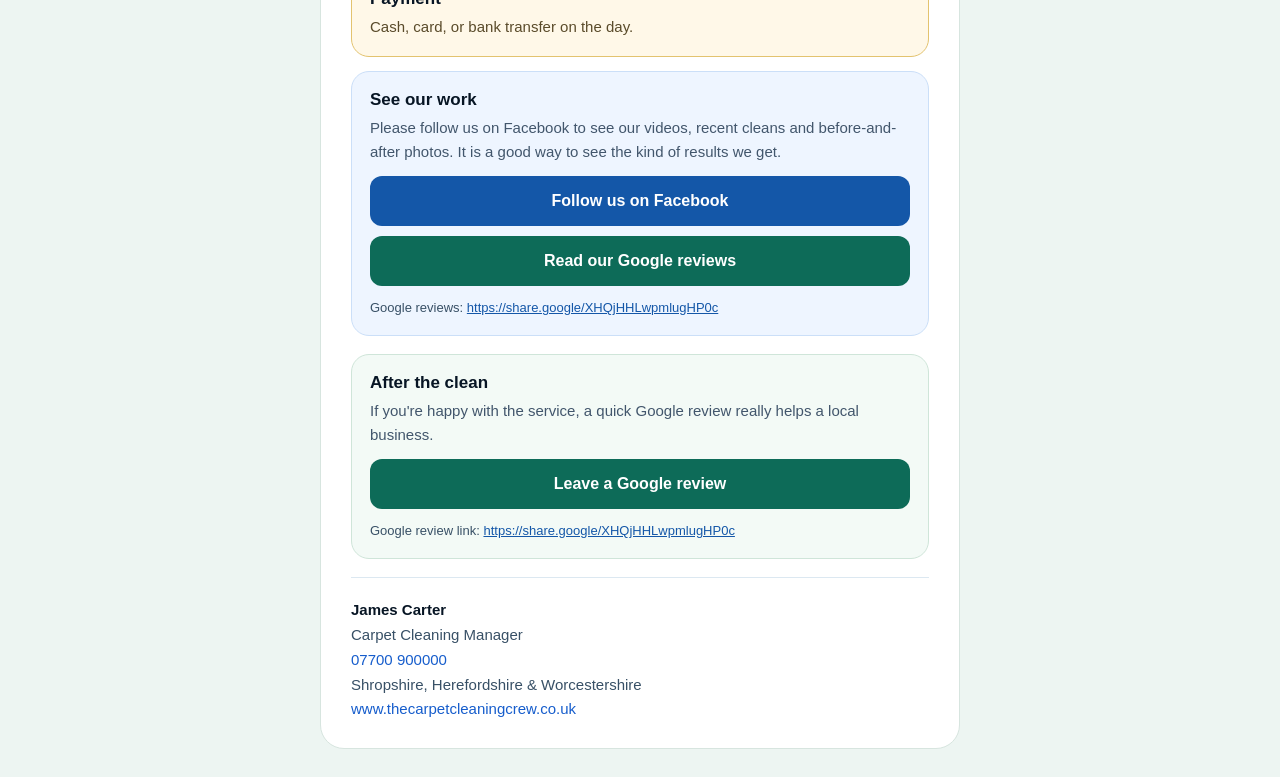
==== commit 13ff72b0: "Use circular technician portrait in booking email" ====
--- a/booking-email-example.html
+++ b/booking-email-example.html
@@ -1,6 +1,6 @@
 <!doctype html>
 <html>
-<head><meta name="viewport" content="width=device-width, initial-scale=1"><meta charset="utf-8"><style>@media(max-width:600px){body{overflow-wrap:anywhere}body>table{table-layout:fixed}table{max-width:100%!important}img{max-width:100%;height:auto}td[style*="padding:28px 14px"]{padding:12px 8px!important}td[style*="padding:28px 30px"]{padding:22px 16px!important}td[style*="width:33%"]{padding:12px 6px!important}td[style*="width:33%"] div{overflow-wrap:normal;font-size:13px!important}h1{font-size:26px!important}}</style></head>
+<head><meta name="viewport" content="width=device-width, initial-scale=1"><meta charset="utf-8"><style>@media(max-width:600px){body{overflow-wrap:anywhere}body>table{table-layout:fixed}table{max-width:100%!important}img{max-width:100%;height:auto}td[style*="padding:28px 14px"]{padding:12px 8px!important}td[style*="padding:28px 30px"]{padding:22px 16px!important}td[style*="width:33%"]{padding:12px 6px!important}td[style*="width:33%"] div{overflow-wrap:normal;font-size:13px!important}img[alt="James Carter"]{width:76px!important;height:76px!important;border-radius:50%!important;object-fit:cover}h1{font-size:26px!important}}</style></head>
 <body style="margin:0;background:#edf5f2;font-family:Arial,Helvetica,sans-serif;color:#0b1f33">
   <div style="display:none;max-height:0;overflow:hidden;opacity:0;color:transparent">Your carpet clean is booked in. Below is your appointment summary, preparation checklist and payment information.</div>
   <table role="presentation" width="100%" cellspacing="0" cellpadding="0" style="background:#edf5f2;margin:0;padding:0">
@@ -53,7 +53,7 @@
                 <tr>
                   <td width="50%" valign="top" style="padding:0 6px 0 0">
                     <table role="presentation" width="100%" cellspacing="0" cellpadding="0" style="background:#f7fbf8;border:1px solid #d8e8df;border-radius:18px">
-                      <tr><td style="padding:18px"><div style="font-size:11px;font-weight:900;text-transform:uppercase;color:#0d6b58;letter-spacing:.04em">Your technician</div><table role="presentation" cellspacing="0" cellpadding="0" style="margin-top:10px"><tr><td style="padding-right:12px"><img src="email-assets/demo-technician.png" alt="James Carter" width="76" height="116" style="display:block;width:76px;height:116px;object-fit:cover;border-radius:14px;border:2px solid #d8af55"></td><td valign="middle"><strong style="font-size:16px;color:#071524">James Carter</strong><br><span style="font-size:13px;line-height:1.45;color:#54677a">Example technician<br>Carpet Cleaning Manager</span></td></tr></table><p style="margin:12px 0 0;font-size:14px;line-height:1.55;color:#54677a">I'll be carrying out your clean and will call ahead if traffic or access causes a delay.</p></td></tr>
+                      <tr><td style="padding:18px"><div style="font-size:11px;font-weight:900;text-transform:uppercase;color:#0d6b58;letter-spacing:.04em">Your technician</div><table role="presentation" cellspacing="0" cellpadding="0" style="margin-top:10px"><tr><td style="padding-right:12px"><img src="email-assets/demo-technician.png" alt="James Carter" width="76" height="76" style="display:block;width:76px;height:76px;object-fit:cover;object-position:center 30%;border-radius:50%;border:2px solid #d8af55"></td><td valign="middle"><strong style="font-size:16px;color:#071524">James Carter</strong><br><span style="font-size:13px;line-height:1.45;color:#54677a">Example technician<br>Carpet Cleaning Manager</span></td></tr></table><p style="margin:12px 0 0;font-size:14px;line-height:1.55;color:#54677a">I'll be carrying out your clean and will call ahead if traffic or access causes a delay.</p></td></tr>
                     </table>
                   </td>
                   <td width="50%" valign="top" style="padding:0 0 0 6px">
